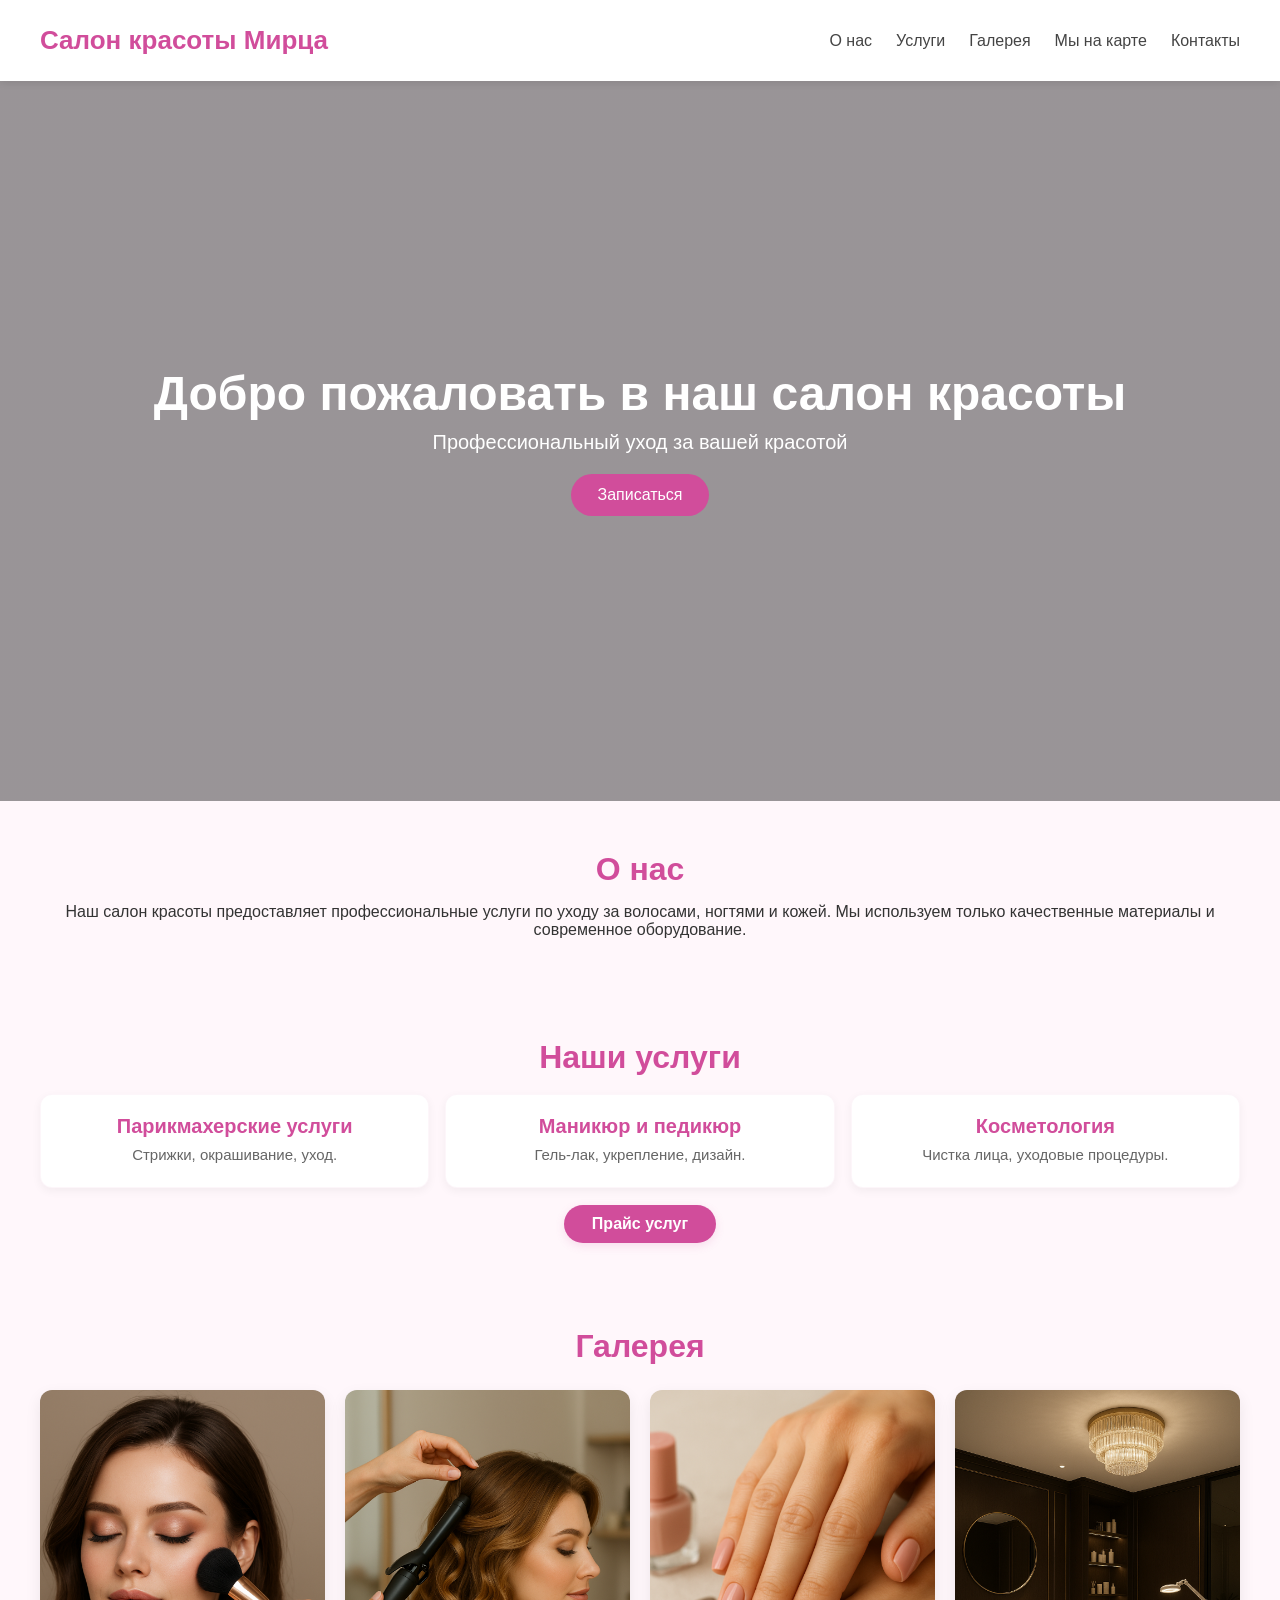
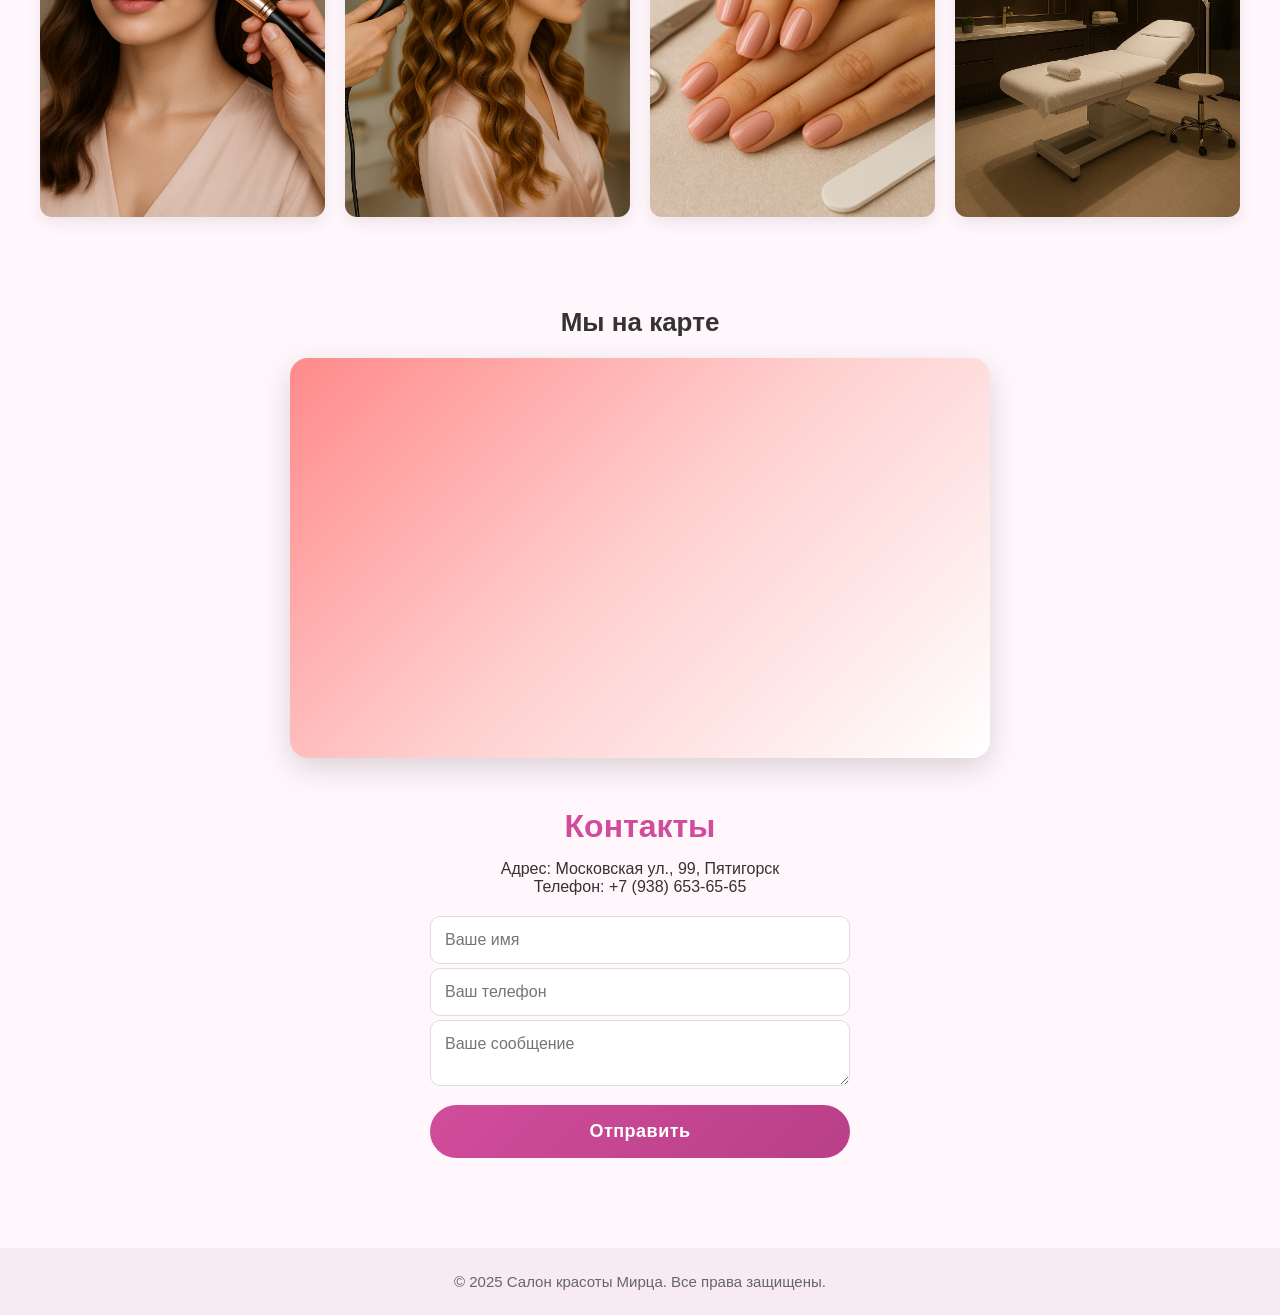
==== index.html @ 5901addd "Add files via upload" ====
<!DOCTYPE html>
<html lang="ru">
<head>
  <meta charset="UTF-8" />
  <meta name="viewport" content="width=device-width, initial-scale=1.0" />
  <title>Мирца</title>
  <link rel="stylesheet" href="styles.css" />
  <link rel="icon" type="image/x-icon" href="/favicon.ico">
  
  <style>
    /* Временные стили для проверки формы */
    .contact-form input.error-field,
    .contact-form textarea.error-field {
      border-color: #d14d9b;
      box-shadow: 0 0 0 3px rgba(209,77,155,0.1);
    }
  </style>
</head>
<body>
	
  <header id="top" class="header">
    <div class="logo">Салон красоты Мирца</div>
    <nav class="nav">
        <a href="#about">О нас</a>
        <a href="#services">Услуги</a>
        <a href="#gallery">Галерея</a>
		<a href="#map">Мы на карте</a>
        <a href="#contacts">Контакты</a>
    </nav>
    <div class="burger">
        <span></span>
        <span></span>
        <span></span>
    </div>
</header>
	<div class="page">
  <section class="hero">
    <h1>Добро пожаловать в наш салон красоты</h1>
    <p>Профессиональный уход за вашей красотой</p>
    <a href="#contacts" class="btn">Записаться</a>
  </section>

  <section id="about" class="section">
    <h2>О нас</h2>
    <p>Наш салон красоты предоставляет профессиональные услуги по уходу за волосами, ногтями и кожей. Мы используем только качественные материалы и современное оборудование.</p>
  </section>

  <section id="services" class="section">
    <h2>Наши услуги</h2>
    <div class="services-grid">
      <div class="service-card">
        <h3>Парикмахерские услуги</h3>
        <p>Стрижки, окрашивание, уход.</p>
      </div>
      <div class="service-card">
        <h3>Маникюр и педикюр</h3>
        <p>Гель-лак, укрепление, дизайн.</p>
      </div>
      <div class="service-card">
        <h3>Косметология</h3>
        <p>Чистка лица, уходовые процедуры.</p>
      </div>
		</div>
		<a href="#" class="btn" id="openPrice">Прайс услуг</a>
  </section>

  <section id="gallery" class="section gallery">
    <h2>Галерея</h2>
    <div class="gallery-grid">
      <img src="images/makeup.png" alt="makeup" />
      <img src="images/styling.png" alt="styling" />
      <img src="images/manicure.png" alt="manicure" />
      <img src="images/interior1.png" alt="interior" />
    </div>
  </section>

	<section id="map" class="map-section">
    <h2 class="map-title">Мы на карте</h2>
    
    <div class="map-wrapper">
        <iframe
            src="https://yandex.ru/map-widget/v1/?ll=43.058604%2C44.061598&mode=search&oid=1846280213&ol=biz&z=14.69"
            frameborder="0"
            allowfullscreen="true">
        </iframe>
    </div>
	</section>	

  <section id="contacts" class="section">
    <h2>Контакты</h2>
    <p>Адрес: Московская ул., 99, Пятигорск</p>
    <p>Телефон: +7 (938) 653-65-65</p>
    <form class="contact-form" method="POST" action="telegram.php" novalidate>

  <div class="form-group">
    <input type="text" name="name" id="name" placeholder="Ваше имя" required>
    <div class="error"></div>
  </div>

  <div class="form-group">
    <input type="text" name="phone" id="phone" placeholder="Ваш телефон" required>
    <div class="error"></div>
  </div>

  <div class="form-group">
    <textarea name="message" id="message" placeholder="Ваше сообщение" required></textarea>
    <div class="error"></div>
  </div>

  <button type="submit">Отправить</button>
	
</form>
	
  </section>

  <footer class="footer">© 2025 Салон красоты Мирца. Все права защищены.</footer>
	
	<script src="validate.js"></script>
	<script src="menu.js"></script>
	
	<script>
  // Автоматическое обновление версии CSS
  const cssLink = document.querySelector('link[href="styles.css"]');

  if (cssLink) {
    const version = Date.now();
    cssLink.href = `styles.css?v=${version}`;
  }
	</script>
	</div>
	<div class="menu-overlay"></div>
	<div class="price-modal" id="priceModal">
  <div class="price-modal__content">
    <button class="price-modal__close" id="closePrice">×</button>
    <h2>Прайс услуг</h2>
    <p class="price-modal__subtitle">Выберите услугу и запишитесь прямо сейчас</p>

    <div class="price-grid">

      <div class="price-card">
        <div class="price-card__image service-label hair-service">
          <div class="service-text">Укладка волос</div>
		</div>        
        <p class="price-card__description">Выбирая "Укладку волос", вы выбираете качество. Профессиональный подход и уютная атмосфера ждут вас. Салон красоты Мирца Пятигорск.</p>
        <div class="price-card__footer">
          <span class="price-card__price">2000 ₽</span>
          <a href="#contacts" class="price-card__action close-price-btn">Записаться</a>
        </div>
      </div>

      <div class="price-card">
        <div class="price-card__image service-label hair-service">
          <div class="service-text">Укладка локоны на брашинг</div>
        </div>
        <p class="price-card__description">Сочетание заботы и мастерства. Комфорт, внимание к деталям и превосходный результат.</p>
        <div class="price-card__footer">
          <span class="price-card__price">1400 ₽</span>
          <a href="#contacts" class="price-card__action close-price-btn">Записаться</a>
        </div>
      </div>

      <div class="price-card">
        <div class="price-card__image service-label hair-service">
          <div class="service-text">Укладка волос</div>
        </div>
        <p class="price-card__description">Профессиональный подход и уютная атмосфера для идеального результата.</p>
        <div class="price-card__footer">
          <span class="price-card__price">1200 ₽</span>
          <a href="#contacts" class="price-card__action close-price-btn">Записаться</a>
        </div>
      </div>

      <div class="price-card">
        <div class="price-card__image service-label hair-service">
          <div class="service-text">Женская стрижка</div>
        </div>
        <p class="price-card__description">Индивидуальный подход и подчёркивание вашей естественной красоты.</p>
        <div class="price-card__footer">
          <span class="price-card__price">1800 ₽</span>
          <a href="#contacts" class="price-card__action close-price-btn">Записаться</a>
        </div>
      </div>

      <div class="price-card">
        <div class="price-card__image service-label hair-service">
          <div class="service-text">Мужская стрижка</div>
        </div>
        <p class="price-card__description">Чёткие линии, стиль и уверенный внешний вид.</p>
        <div class="price-card__footer">
          <span class="price-card__price">1000 ₽</span>
          <a href="#contacts" class="price-card__action close-price-btn">Записаться</a>
        </div>
      </div>

      <div class="price-card">
        <div class="price-card__image service-label hair-service">
          <div class="service-text">Окрашивание в один тон</div>
        </div>
        <p class="price-card__description">Глубокий цвет и блеск с бережным отношением к волосам.</p>
        <div class="price-card__footer">
          <span class="price-card__price">3500 ₽</span>
          <a href="#contacts" class="price-card__action close-price-btn">Записаться</a>
        </div>
      </div>

      <div class="price-card">
        <div class="price-card__image service-label hair-service">
          <div class="service-text">Сложное окрашивание</div>
        </div>
        <p class="price-card__description">AirTouch, Balayage, Shatush — индивидуальный подбор оттенков.</p>
        <div class="price-card__footer">
          <span class="price-card__price">от 6000 ₽</span>
          <a href="#contacts" class="price-card__action close-price-btn">Записаться</a>
        </div>
      </div>

      <div class="price-card">
        <div class="price-card__image service-label hair-service">
          <div class="service-text">Ботокс / Кератин</div>
        </div>
        <p class="price-card__description">Восстановление структуры, гладкость и блеск волос.</p>
        <div class="price-card__footer">
          <span class="price-card__price">3000 ₽</span>
          <a href="#contacts" class="price-card__action close-price-btn">Записаться</a>
        </div>
      </div>

      <div class="price-card">
        <div class="price-card__image service-label nails-service">
          <div class="service-text">Маникюр классический</div>
        </div>
        <p class="price-card__description">Аккуратная обработка и эстетика в каждой детали.</p>
        <div class="price-card__footer">
          <span class="price-card__price">900 ₽</span>
          <a href="#contacts" class="price-card__action close-price-btn">Записаться</a>
        </div>
      </div>

      <div class="price-card">
        <div class="price-card__image service-label nails-service">
          <div class="service-text">Маникюр с гель-лаком</div>
        </div>
        <p class="price-card__description">Стойкое покрытие и ухоженный вид до 3 недель.</p>
        <div class="price-card__footer">
          <span class="price-card__price">1600 ₽</span>
          <a href="#contacts" class="price-card__action close-price-btn">Записаться</a>
        </div>
      </div>

      <div class="price-card">
        <div class="price-card__image service-label nails-service">
          <div class="service-text">Педикюр</div>
        </div>
        <p class="price-card__description">Комфортная процедура и аккуратный результат.</p>
        <div class="price-card__footer">
          <span class="price-card__price">1800 ₽</span>
          <a href="#contacts" class="price-card__action close-price-btn">Записаться</a>
        </div>
      </div>

      <div class="price-card">
        <div class="price-card__image service-label cosmetology-service">
          <div class="service-text">Уход за лицом</div>
        </div>
        <p class="price-card__description">Свежесть, сияние и профессиональный уход.</p>
        <div class="price-card__footer">
          <span class="price-card__price">2500 ₽</span>
          <a href="#contacts" class="price-card__action close-price-btn">Записаться</a>
        </div>
      </div>

    </div>
  </div>
</div>
</body>
</html>
---- styles.css ----
/* Основные стили для сайта-визитки салона красоты */

* {
  margin: 0;
  padding: 0;
  box-sizing: border-box;
  font-family: "Segoe UI", sans-serif;
}

:root {
  --primary: #d14d9b;
  --primary-dark: #b83f87;
  --bg: #fff7fb;
  --white: #fff;
  --gray: #666;
}

body {
  background: var(--bg);
  color: #333;
  overflow-x: hidden;
}

/* HEADER - ВЫШЕ ОВЕРЛЕЯ */
.header {
  display: flex;
  justify-content: space-between;
  align-items: center;
  padding: 20px 40px;
  background: var(--white);
  box-shadow: 0 2px 8px rgba(0,0,0,0.1);
  position: sticky;
  top: 0;
  z-index: 2000;
}

.logo {
  font-size: 26px;
  font-weight: bold;
  color: var(--primary);
  cursor: pointer;
  transition: opacity 0.3s;
  padding: 5px 0;
  user-select: none;
}

.logo:hover {
  opacity: 0.8;
}

/* HERO */
.hero {
  background: linear-gradient(rgba(0,0,0,0.4), rgba(0,0,0,0.4)), url('https://n1s2.hsmedia.ru/cd/70/9a/cd709a7eae20fd0a58c5364a9e1302ef/1000x745_0xac120003_861746761603794264.webp') no-repeat center/cover;
  height: 80vh;
  display: flex;
  flex-direction: column;
  justify-content: center;
  align-items: center;
  text-align: center;
  color: white;
  padding: 20px;
}

.hero h1 {
  font-size: 48px;
  margin-bottom: 10px;
}

.hero p {
  font-size: 20px;
  margin-bottom: 20px;
}

/* ОБЩАЯ КНОПКА */
.btn {
  background: var(--primary);
  padding: 12px 26px;
  border-radius: 30px;
  color: white;
  text-decoration: none;
  transition: 0.3s;
  display: inline-block;
  font-weight: 500;
}

.btn:hover {
  background: var(--primary-dark);
  transform: translateY(-2px);
  box-shadow: 0 6px 15px rgba(209, 77, 155, 0.3);
}

/* GENERAL SECTIONS */
.section {
  padding: 50px 40px;
  text-align: center;
}

.section h2 {
  font-size: 32px;
  margin-bottom: 15px;
  color: var(--primary);
}

/* ================================ */
/* SERVICES SECTION - МИНИМАЛИСТИЧНО */
/* ================================ */

#services {
  padding-bottom: 35px;
}

.services-grid {
  display: grid;
  grid-template-columns: repeat(auto-fit, minmax(250px, 1fr));
  gap: 16px;
  margin-top: 18px;
  margin-bottom: 5px;
}

.service-card {
  padding: 20px;
  background: var(--white);
  border-radius: 12px;
  box-shadow: 0 3px 10px rgba(0,0,0,0.05);
  transition: all 0.25s ease;
  border: 1px solid rgba(209, 77, 155, 0.05);
}

.service-card:hover {
  transform: translateY(-3px);
  box-shadow: 0 6px 16px rgba(209, 77, 155, 0.1);
}

.service-card h3 {
  color: var(--primary);
  margin-bottom: 6px;
  font-size: 20px;
  font-weight: 600;
}

.service-card p {
  color: var(--gray);
  line-height: 1.5;
  font-size: 15px;
  margin: 0;
}

/* Кнопка Прайс услуг - прилегает плотно */
#openPrice {
  display: inline-block;
  margin-top: 12px;
  text-align: center;
  padding: 10px 28px;
  font-size: 16px;
  font-weight: 600;
  background: var(--primary);
  box-shadow: 0 3px 10px rgba(209, 77, 155, 0.15);
  border-radius: 25px;
  border: none;
  transition: all 0.25s ease;
  color: white;
  text-decoration: none;
}

#openPrice:hover {
  background: var(--primary-dark);
  transform: translateY(-2px);
  box-shadow: 0 5px 15px rgba(209, 77, 155, 0.25);
}

/* GALLERY */
.gallery-grid {
  display: grid;
  grid-template-columns: repeat(auto-fit, minmax(250px, 1fr));
  gap: 20px;
  margin-top: 25px;
}

.gallery-grid img {
  width: 100%;
  border-radius: 12px;
  box-shadow: 0 6px 16px rgba(0,0,0,0.08);
  transition: all 0.4s ease;
}

.gallery-grid img:hover {
  transform: scale(1.03);
  box-shadow: 0 12px 24px rgba(0,0,0,0.12);
}

/* CONTACT FORM */
.contact-form {
  display: flex;
  flex-direction: column;
  width: 100%;
  max-width: 420px;
  margin: 20px auto 0;
}

.form-group {
  display: flex;
  flex-direction: column;
  width: 100%;
  margin-bottom: 4px;
}

.contact-form input,
.contact-form textarea {
  width: 100%;
  padding: 14px;
  margin-bottom: 0;
  border-radius: 10px;
  border: 1px solid #ddd;
  font-size: 16px;
  transition: 0.3s;
}

.contact-form input:focus,
.contact-form textarea:focus {
  outline: none;
  border-color: var(--primary);
  box-shadow: 0 0 0 3px rgba(209, 77, 155, 0.1);
}

.contact-form button {
  background: linear-gradient(135deg, var(--primary), var(--primary-dark));
  color: white;
  padding: 16px;
  border-radius: 30px;
  cursor: pointer;
  transition: all 0.4s ease;
  border: none;
  font-size: 18px;
  font-weight: 600;
  margin-top: 15px;
  letter-spacing: 0.5px;
}

.contact-form button:hover {
  transform: translateY(-3px);
  box-shadow: 0 8px 20px rgba(209, 77, 155, 0.3);
}

/* FOOTER */
.footer {
  text-align: center;
  padding: 25px;
  background: #f7eaf2;
  color: #666;
  margin-top: 40px;
  font-size: 15px;
}

/* MAP SECTION */
.map-section {
  text-align: center;
  margin-top: 40px;
}

.map-title {
  font-size: 26px;
  font-weight: 700;
  margin-bottom: 20px;
  color: #333;
}

/* MAP WRAPPER */
.map-wrapper {
  width: 100%;
  max-width: 700px;
  height: 400px;
  margin: 0 auto;
  border-radius: 18px;
  overflow: hidden;
  padding: 4px;
  background: linear-gradient(135deg, #ff8a8a, #ffd0d0, #fff);
  box-shadow: 0 10px 30px rgba(0,0,0,0.15);
  transition: all 0.4s ease;
}

.map-wrapper:hover {
  box-shadow: 0 15px 35px rgba(0,0,0,0.2);
  transform: translateY(-5px);
}

.map-wrapper iframe {
  width: 100%;
  height: 100%;
  border: none;
  border-radius: 16px;
  display: block;
}

/* АДАПТИВ КАРТЫ */
@media (max-width: 600px) {
  .map-wrapper {
    height: 300px;
    border-radius: 14px;
  }
  .map-title {
    font-size: 22px;
  }
}

@media (max-width: 400px) {
  .map-wrapper {
    height: 250px;
  }
}

/* ================================ */
/* 🌫 OVERLAY - ПОД ХЕДЕРОМ И МЕНЮ */
/* ================================ */
.menu-overlay {
  position: fixed;
  inset: 0;
  background: rgba(255, 255, 255, 0.1);
  backdrop-filter: blur(6px);
  -webkit-backdrop-filter: blur(6px);
  opacity: 0;
  visibility: hidden;
  transition: opacity 0.3s ease, visibility 0.3s ease;
  z-index: 999;
  pointer-events: none;
}

.menu-overlay.active {
  opacity: 1;
  visibility: visible;
  pointer-events: auto;
}

@supports not (backdrop-filter: blur(6px)) {
  .menu-overlay {
    background: rgba(255, 247, 251, 0.7);
  }
}

/* ================================ */
/* 🍔 BURGER MENU */
/* ================================ */

/* Базовые стили бургера */
.burger {
  display: none;
  flex-direction: column;
  width: 32px;
  cursor: pointer;
  z-index: 2001;
  position: relative;
}

.burger span {
  height: 3px;
  background: var(--primary);
  margin: 4px 0;
  border-radius: 3px;
  transition: 0.3s ease;
}

/* Анимация активного бургера */
.burger.active span:nth-child(1) {
  transform: translateY(8px) rotate(45deg);
}
.burger.active span:nth-child(2) {
  opacity: 0;
}
.burger.active span:nth-child(3) {
  transform: translateY(-8px) rotate(-45deg);
}

/* ================================ */
/* 📱 МОБИЛЬНАЯ ВЕРСИЯ (≤ 768px) */
/* ================================ */
@media (max-width: 768px) {
  .burger {
    display: flex;
  }
  
  /* Навигация */
  .nav {
    position: fixed;
    top: 70px;
    right: -220px;
    width: 200px;
    background: var(--white);
    padding: 20px 25px;
    box-shadow: 0 8px 24px rgba(0,0,0,0.15);
    border-radius: 12px 0 0 12px;
    display: flex;
    flex-direction: column;
    transition: right 0.35s ease;
    z-index: 2000;
  }
  
  .nav.open {
    right: 0;
  }
  
  .nav a {
    margin: 12px 0;
    font-size: 18px;
    color: #444;
    text-decoration: none;
    transition: color 0.3s;
    font-weight: 500;
  }
  
  .nav a:hover {
    color: var(--primary);
  }
}

/* ================================ */
/* 💻 ДЕСКТОПНАЯ ВЕРСИЯ (≥ 769px) */
/* ================================ */
@media (min-width: 769px) {
  /* Десктопная навигация */
  .nav {
    display: flex;
    gap: 24px;
    position: static;
    background: none;
    box-shadow: none;
    padding: 0;
  }
  
  .nav a {
    margin: 0;
    font-size: 16px;
    color: #444;
    text-decoration: none;
    transition: color 0.3s;
    padding: 8px 0;
    font-weight: 500;
  }
  
  .nav a:hover {
    color: var(--primary);
  }
  
  /* Бургер скрыт на десктопе */
  .burger {
    display: none;
  }
}

/* ================================ */
/* ✨ АНИМАЦИИ И ЭФФЕКТЫ */
/* ================================ */

/* Плавное появление секций */
.section {
  opacity: 0;
  transform: translateY(20px);
  transition: opacity 0.8s ease, transform 0.8s ease;
}

.section.visible {
  opacity: 1;
  transform: translateY(0);
}

/* Плавный скролл для всех браузеров */
html {
  scroll-behavior: smooth;
  scroll-padding-top: 40px;
}

/* Для старых браузеров */
[id] {
  scroll-margin-top: 40px;
}

/* ================================ */
/* 💎 PRICE MODAL - ОБНОВЛЕННЫЙ СТИЛЬ */
/* ================================ */

.price-modal {
  position: fixed;
  inset: 0;
  background: rgba(255, 247, 251, 0.85);
  backdrop-filter: blur(8px);
  -webkit-backdrop-filter: blur(8px);
  opacity: 0;
  visibility: hidden;
  transition: all 0.3s ease;
  z-index: 3000;
  display: flex;
  align-items: center;
  justify-content: center;
  padding: 20px;
}

.price-modal.active {
  opacity: 1;
  visibility: visible;
}

.price-modal__content {
  background: var(--white);
  width: 100%;
  max-width: 1000px;
  padding: 40px;
  border-radius: 20px;
  position: relative;
  box-shadow: 0 20px 50px rgba(0,0,0,0.1);
  max-height: 85vh;
  overflow-y: auto;
  border: 1px solid rgba(209, 77, 155, 0.15);
}

.price-modal__close {
  position: absolute;
  top: 20px;
  right: 25px;
  background: none;
  border: none;
  font-size: 32px;
  cursor: pointer;
  color: var(--primary);
  line-height: 1;
  padding: 0;
  width: 36px;
  height: 36px;
  display: flex;
  align-items: center;
  justify-content: center;
  border-radius: 50%;
  transition: 0.3s;
}

.price-modal__close:hover {
  background: rgba(209, 77, 155, 0.1);
}

.price-modal h2 {
  text-align: center;
  font-size: 32px;
  color: var(--primary);
  margin-bottom: 10px;
  font-weight: 700;
}

.price-modal__subtitle {
  text-align: center;
  color: #666;
  font-size: 16px;
  margin-bottom: 40px;
  max-width: 600px;
  margin-left: auto;
  margin-right: auto;
}

/* ================================ */
/* НОВЫЙ ДИЗАЙН КАРТОЧЕК ПРАЙСА */
/* ================================ */

.price-grid {
  display: grid;
  grid-template-columns: repeat(auto-fit, minmax(300px, 1fr));
  gap: 24px;
  margin-top: 30px;
}

.price-card {
  background: var(--white);
  border-radius: 16px;
  padding: 24px;
  text-align: left;
  transition: all 0.3s ease;
  border: 1px solid rgba(209, 77, 155, 0.15);
  box-shadow: 0 4px 12px rgba(0,0,0,0.05);
  display: flex;
  flex-direction: column;
  height: 100%;
}

.price-card:hover {
  transform: translateY(-5px);
  box-shadow: 0 12px 25px rgba(209, 77, 155, 0.15);
  border-color: rgba(209, 77, 155, 0.3);
}

.price-card__image {
  height: 200px;
  border-radius: 12px;
  overflow: hidden;
  margin-bottom: 20px;
  background: linear-gradient(135deg, #f9c5d1, #fbe7ef);
  position: relative;
}

.price-card__image img {
  width: 100%;
  height: 100%;
  object-fit: cover;
  display: block;
}

.price-card__category {
  font-size: 14px;
  color: var(--primary);
  text-transform: uppercase;
  font-weight: 600;
  letter-spacing: 0.5px;
  margin-bottom: 8px;
  display: inline-block;
}

.price-card__title {
  font-size: 22px;
  color: #333;
  margin-bottom: 15px;
  font-weight: 700;
  line-height: 1.3;
}

.price-card__description {
  font-size: 15px;
  color: #555;
  line-height: 1.6;
  margin-bottom: 20px;
  flex-grow: 1;
}

.price-card__footer {
  display: flex;
  justify-content: space-between;
  align-items: center;
  margin-top: auto;
  padding-top: 15px;
  border-top: 1px solid rgba(0,0,0,0.08);
}

.price-card__price {
  font-size: 24px;
  font-weight: 800;
  color: var(--primary);
}

.price-card__action {
  background: var(--primary);
  color: white;
  border: none;
  padding: 10px 22px;
  border-radius: 25px;
  font-size: 14px;
  font-weight: 600;
  cursor: pointer;
  transition: all 0.3s ease;
  text-decoration: none;
  display: inline-block;
}

.price-card__action:hover {
  background: var(--primary-dark);
  transform: translateY(-2px);
  box-shadow: 0 5px 15px rgba(209, 77, 155, 0.3);
}

/* Для карточек без изображений */
.price-card:not(:has(.price-card__image img)) .price-card__image {
  display: flex;
  align-items: center;
  justify-content: center;
  background: linear-gradient(135deg, #f0f0f0, #f8f8f8);
}

.price-card:not(:has(.price-card__image img)) .price-card__image::before {
  content: "✨";
  font-size: 40px;
  opacity: 0.7;
}

/* ================================ */
/* АДАПТИВ МОДАЛЬНОГО ОКНА */
/* ================================ */

@media (max-width: 768px) {
  .price-modal__content {
    padding: 30px 20px;
    margin: 10px;
    border-radius: 18px;
  }
  
  .price-grid {
    grid-template-columns: 1fr;
    gap: 20px;
  }
  
  .price-modal h2 {
    font-size: 28px;
  }
  
  .price-card__image {
    height: 180px;
  }
  
  .price-card__title {
    font-size: 20px;
  }
  
  .price-card__price {
    font-size: 22px;
  }
  
  .header {
    padding: 15px 20px;
  }
  
  .hero h1 {
    font-size: 36px;
  }
  
  .hero p {
    font-size: 18px;
  }
  
  .section {
    padding: 40px 20px;
  }
  
  .service-card {
    padding: 18px 16px;
  }
  
  .service-card h3 {
    font-size: 18px;
  }
  
  #openPrice {
    padding: 10px 24px;
    font-size: 15px;
  }
  
  .services-grid {
    gap: 14px;
    margin-top: 16px;
  }
}

@media (max-width: 480px) {
  .price-modal__content {
    padding: 25px 15px;
  }
  
  .price-card {
    padding: 20px;
  }
  
  .price-card__image {
    height: 160px;
  }
  
  .price-modal h2 {
    font-size: 24px;
  }
  
  .price-card__title {
    font-size: 18px;
  }
  
  .price-card__price {
    font-size: 20px;
  }
  
  .price-card__action {
    padding: 8px 18px;
    font-size: 13px;
  }
  
  .hero h1 {
    font-size: 28px;
  }
  
  .section h2 {
    font-size: 26px;
  }
  
  .services-grid {
    grid-template-columns: 1fr;
    gap: 12px;
  }
}

/* ================================ */
/* 🎨 СТИЛЬНЫЕ НАДПИСИ ВМЕСТО ФОТОГРАФИЙ */
/* ================================ */

.price-card__image.service-label {
  display: flex;
  align-items: center;
  justify-content: center;
  background: linear-gradient(135deg, #f9c5d1, #ffb6c1);
  position: relative;
  overflow: hidden;
}

.price-card__image.service-label::before {
  content: '';
  position: absolute;
  top: 0;
  left: 0;
  right: 0;
  bottom: 0;
  background: linear-gradient(45deg, 
    rgba(255,255,255,0.1) 0%, 
    rgba(255,255,255,0.2) 50%, 
    rgba(255,255,255,0.1) 100%);
  z-index: 1;
}

.price-card__image.service-label .service-text {
  position: relative;
  z-index: 2;
  font-size: 28px;
  font-weight: 800;
  color: var(--primary);
  text-align: center;
  padding: 20px;
  text-shadow: 2px 2px 4px rgba(0,0,0,0.1);
  letter-spacing: 1px;
  line-height: 1.2;
}

/* Разные стили для разных категорий услуг */
.price-card__image.hair-service {
  background: linear-gradient(135deg, #f9c5d1, #ffb6c1);
}

.price-card__image.hair-service .service-text {
  color: #b83f87;
}

.price-card__image.nails-service {
  background: linear-gradient(135deg, #ffd6e7, #ffc2d1);
}

.price-card__image.nails-service .service-text {
  color: #d14d9b;
}

.price-card__image.cosmetology-service {
  background: linear-gradient(135deg, #f0f8ff, #e6f7ff);
}

.price-card__image.cosmetology-service .service-text {
  color: #9b4dd1;
}

/* Декоративные элементы */
.price-card__image.service-label::after {
  content: '';
  position: absolute;
  top: 10px;
  right: 10px;
  width: 40px;
  height: 40px;
  background: url("data:image/svg+xml,%3Csvg xmlns='http://www.w3.org/2000/svg' viewBox='0 0 24 24' fill='rgba(255,255,255,0.3)'%3E%3Cpath d='M12 2C6.48 2 2 6.48 2 12s4.48 10 10 10 10-4.48 10-10S17.52 2 12 2zm-2 15l-5-5 1.41-1.41L10 14.17l7.59-7.59L19 8l-9 9z'/%3E%3C/svg%3E") no-repeat center;
  background-size: contain;
  opacity: 0.5;
}

/* Адаптив для надписей */
@media (max-width: 768px) {
  .price-card__image.service-label .service-text {
    font-size: 24px;
    padding: 15px;
  }
  
  .price-card__image.service-label::after {
    width: 30px;
    height: 30px;
  }
}

@media (max-width: 480px) {
  .price-card__image.service-label .service-text {
    font-size: 20px;
    padding: 10px;
  }
}
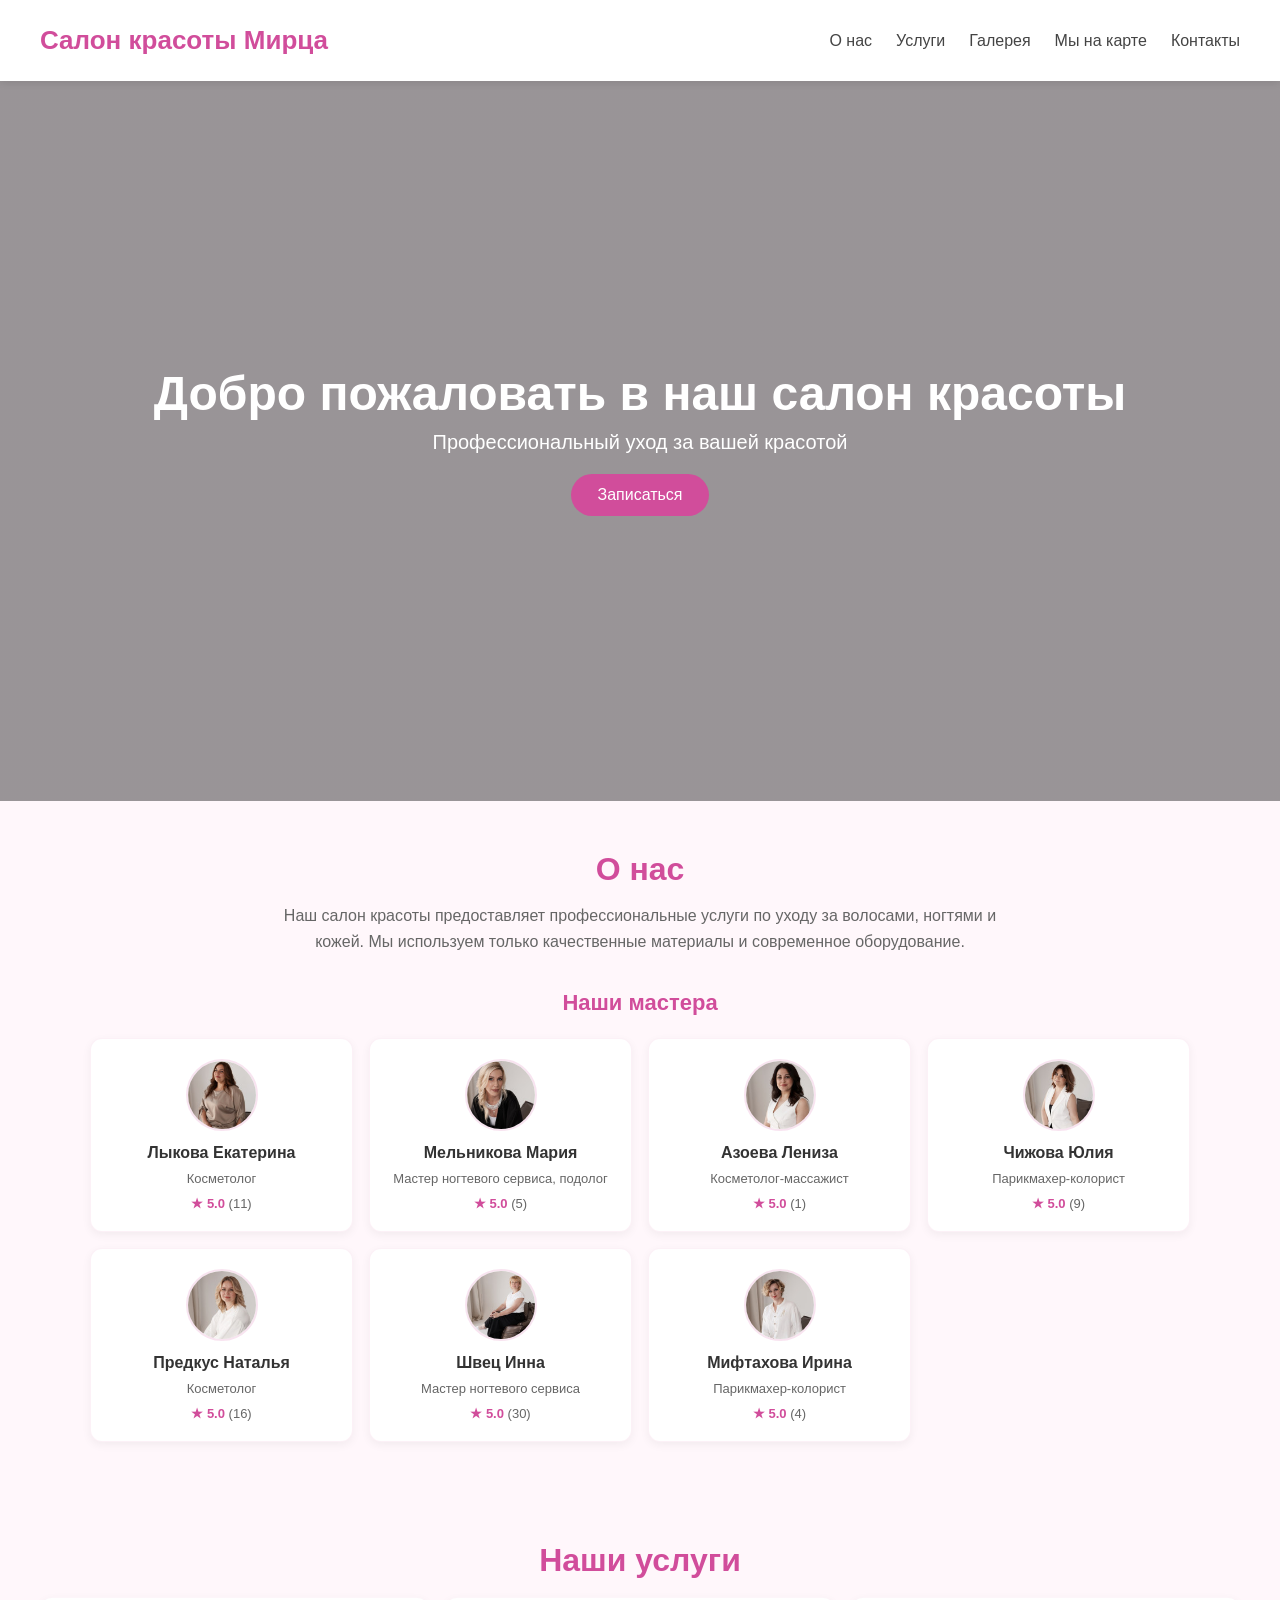
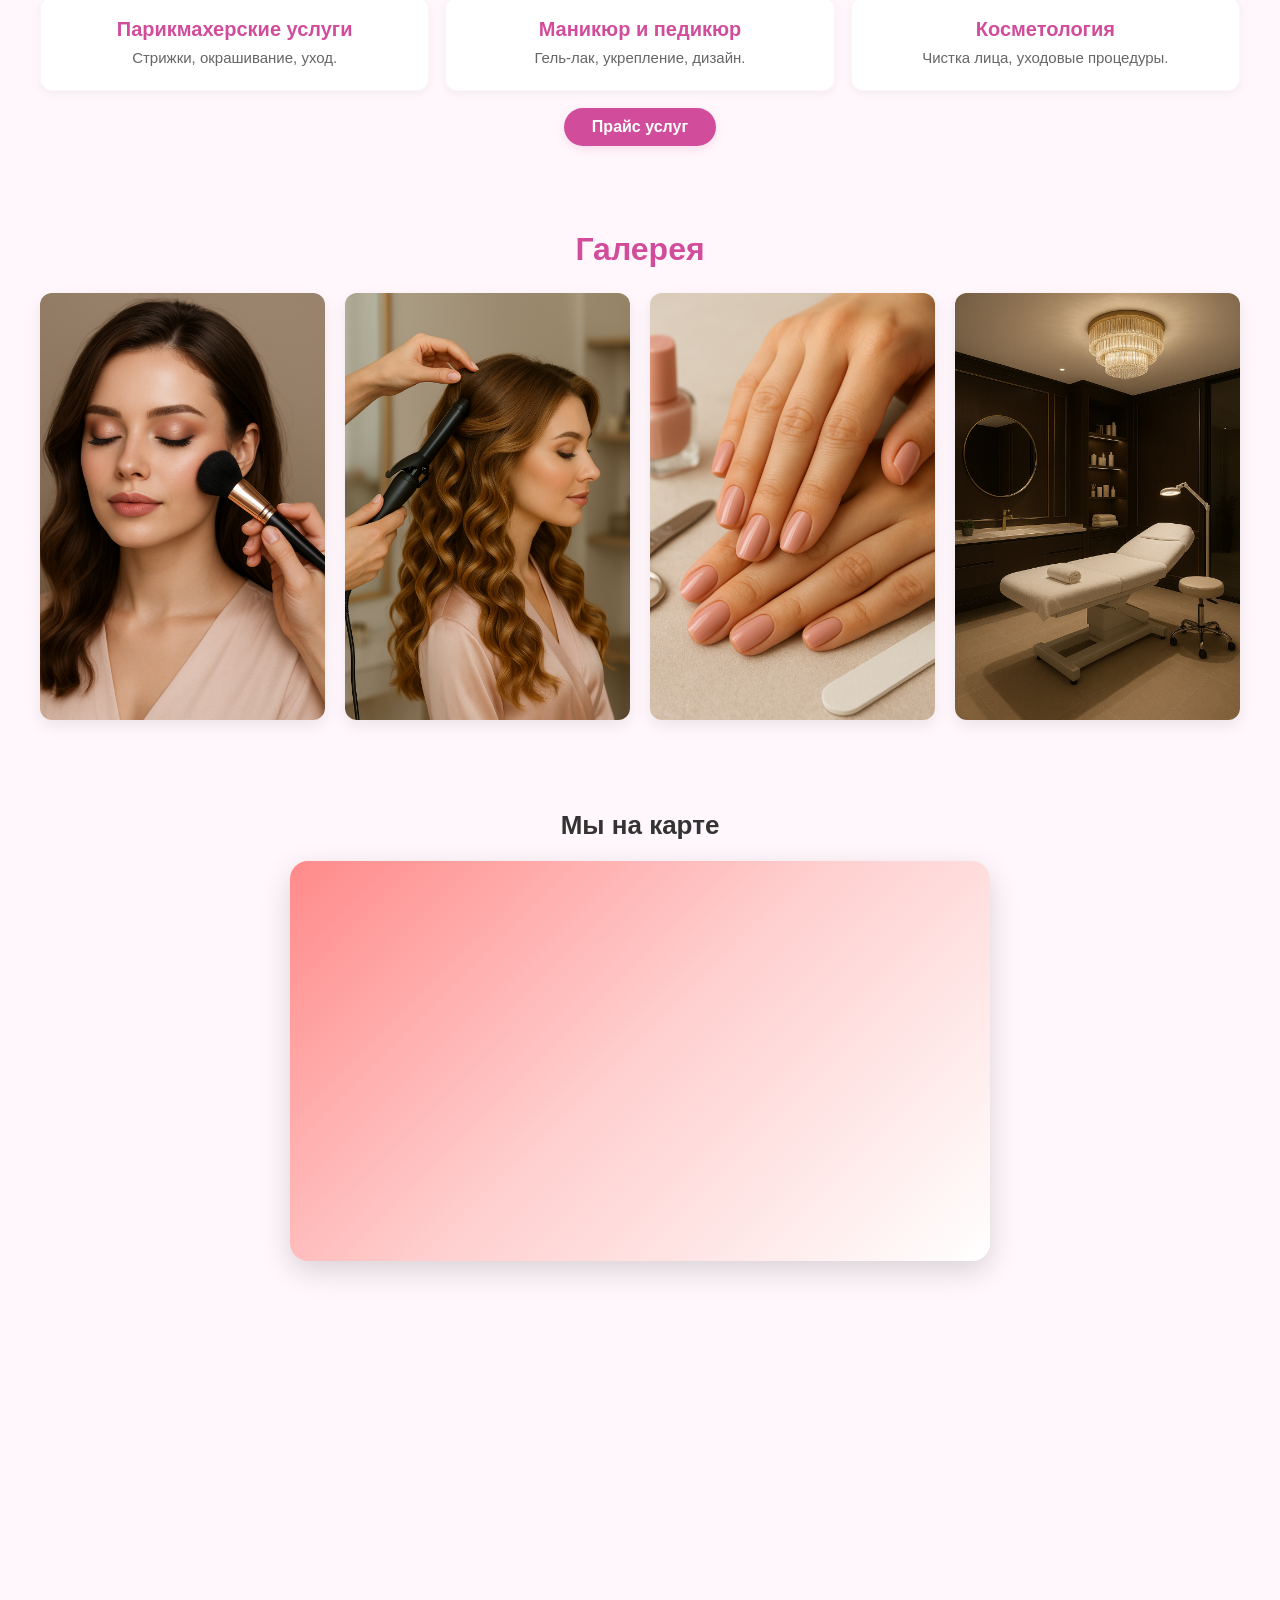
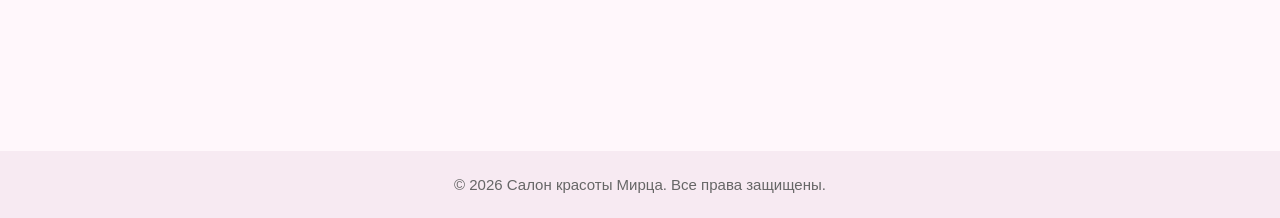
==== commit 4f3737fe: "Add files via upload" ====
--- a/index.html
+++ b/index.html
@@ -40,9 +40,64 @@
     <a href="#contacts" class="btn">Записаться</a>
   </section>
 
-  <section id="about" class="section">
+  <section id="about" class="section section--about">
     <h2>О нас</h2>
-    <p>Наш салон красоты предоставляет профессиональные услуги по уходу за волосами, ногтями и кожей. Мы используем только качественные материалы и современное оборудование.</p>
+    <p class="about-intro">Наш салон красоты предоставляет профессиональные услуги по уходу за волосами, ногтями и кожей. Мы используем только качественные материалы и современное оборудование.</p>
+
+    <div class="about-masters">
+      <h3 class="about-masters__title">Наши мастера</h3>
+      <div class="masters-grid">
+        <article class="master-card">
+          <img class="master-card__avatar" src="images/masters/lykova.jpg" alt="Лыкова Екатерина" width="72" height="72" loading="lazy">
+          <h4 class="master-card__name">Лыкова Екатерина</h4>
+          <p class="master-card__role">Косметолог</p>
+          <p class="master-card__rating">★ 5.0 <span>(11)</span></p>
+        </article>
+
+        <article class="master-card">
+          <img class="master-card__avatar" src="images/masters/melnikova.jpg" alt="Мельникова Мария" width="72" height="72" loading="lazy">
+          <h4 class="master-card__name">Мельникова Мария</h4>
+          <p class="master-card__role">Мастер ногтевого сервиса, подолог</p>
+          <p class="master-card__rating">★ 5.0 <span>(5)</span></p>
+        </article>
+
+        <article class="master-card">
+          <img class="master-card__avatar" src="images/masters/azoeva.jpg" alt="Азоева Лениза" width="72" height="72" loading="lazy">
+          <h4 class="master-card__name">Азоева Лениза</h4>
+          <p class="master-card__role">Косметолог-массажист</p>
+          <p class="master-card__rating">★ 5.0 <span>(1)</span></p>
+        </article>
+
+        <article class="master-card">
+          <img class="master-card__avatar" src="images/masters/chizhova.jpg" alt="Чижова Юлия" width="72" height="72" loading="lazy">
+          <h4 class="master-card__name">Чижова Юлия</h4>
+          <p class="master-card__role">Парикмахер-колорист</p>
+          <p class="master-card__rating">★ 5.0 <span>(9)</span></p>
+        </article>
+
+        <article class="master-card">
+          <img class="master-card__avatar" src="images/masters/predkus.jpg" alt="Предкус Наталья" width="72" height="72" loading="lazy">
+          <h4 class="master-card__name">Предкус Наталья</h4>
+          <p class="master-card__role">Косметолог</p>
+          <p class="master-card__rating">★ 5.0 <span>(16)</span></p>
+        </article>
+
+        <article class="master-card">
+          <img class="master-card__avatar" src="images/masters/shvets.jpg" alt="Швец Инна" width="72" height="72" loading="lazy">
+          <h4 class="master-card__name">Швец Инна</h4>
+          <p class="master-card__role">Мастер ногтевого сервиса</p>
+          <p class="master-card__rating">★ 5.0 <span>(30)</span></p>
+        </article>
+
+        <article class="master-card">
+          <img class="master-card__avatar" src="images/masters/miftahova.jpg" alt="Мифтахова Ирина" width="72" height="72" loading="lazy">
+          <h4 class="master-card__name">Мифтахова Ирина</h4>
+          <p class="master-card__role">Парикмахер-колорист</p>
+          <p class="master-card__rating">★ 5.0 <span>(4)</span></p>
+        </article>
+
+      </div>
+    </div>
   </section>
 
   <section id="services" class="section">
@@ -90,7 +145,7 @@
     <h2>Контакты</h2>
     <p>Адрес: Московская ул., 99, Пятигорск</p>
     <p>Телефон: +7 (938) 653-65-65</p>
-    <form class="contact-form" method="POST" action="telegram.php" novalidate>
+    <form class="contact-form" method="POST" action="#" novalidate>
 
   <div class="form-group">
     <input type="text" name="name" id="name" placeholder="Ваше имя" required>
@@ -113,7 +168,7 @@
 	
   </section>
 
-  <footer class="footer">© 2025 Салон красоты Мирца. Все права защищены.</footer>
+  <footer class="footer">© 2026 Салон красоты Мирца. Все права защищены.</footer>
 	
 	<script src="validate.js"></script>
 	<script src="menu.js"></script>
@@ -259,7 +314,7 @@
       </div>
 
       <div class="price-card">
-        <div class="price-card__image service-label cosmetology-service">
+        <div class="price-card__image service-label nails-service">
           <div class="service-text">Уход за лицом</div>
         </div>
         <p class="price-card__description">Свежесть, сияние и профессиональный уход.</p>
--- a/styles.css
+++ b/styles.css
@@ -99,6 +99,133 @@
   font-size: 32px;
   margin-bottom: 15px;
   color: var(--primary);
+}
+
+/* ================================ */
+/* ABOUT — МАСТЕРА */
+/* ================================ */
+
+.section--about .about-intro {
+  max-width: 720px;
+  margin: 0 auto 36px;
+  line-height: 1.6;
+  color: var(--gray);
+}
+
+.about-masters {
+  margin-top: 8px;
+}
+
+.about-masters__title {
+  font-size: 22px;
+  font-weight: 600;
+  color: var(--primary);
+  margin-bottom: 22px;
+}
+
+.masters-grid {
+  display: grid;
+  grid-template-columns: repeat(auto-fill, minmax(220px, 1fr));
+  gap: 16px;
+  max-width: 1100px;
+  margin: 0 auto;
+  text-align: left;
+}
+
+.master-card {
+  display: flex;
+  flex-direction: column;
+  align-items: center;
+  text-align: center;
+  padding: 20px 16px;
+  background: var(--white);
+  border-radius: 12px;
+  box-shadow: 0 3px 10px rgba(0, 0, 0, 0.05);
+  border: 1px solid rgba(209, 77, 155, 0.08);
+  transition: transform 0.25s ease, box-shadow 0.25s ease;
+}
+
+.master-card:hover {
+  transform: translateY(-3px);
+  box-shadow: 0 6px 16px rgba(209, 77, 155, 0.12);
+}
+
+.master-card__avatar {
+  width: 72px;
+  height: 72px;
+  margin-bottom: 12px;
+  border-radius: 50%;
+  object-fit: cover;
+  flex-shrink: 0;
+  border: 2px solid rgba(209, 77, 155, 0.15);
+}
+
+.master-card__avatar--placeholder {
+  display: flex;
+  align-items: center;
+  justify-content: center;
+  font-size: 15px;
+  font-weight: 700;
+  color: var(--primary);
+  background: linear-gradient(135deg, #ffd6e7, #ffc2d1);
+  letter-spacing: 0.5px;
+  object-fit: unset;
+}
+
+.master-card__name {
+  font-size: 16px;
+  font-weight: 600;
+  color: #333;
+  margin-bottom: 6px;
+  line-height: 1.3;
+}
+
+.master-card__role {
+  font-size: 13px;
+  line-height: 1.4;
+  color: var(--gray);
+  margin-bottom: 8px;
+  flex-grow: 1;
+}
+
+.master-card__rating {
+  font-size: 13px;
+  font-weight: 600;
+  color: var(--primary);
+  margin: 0;
+}
+
+.master-card__rating span {
+  font-weight: 400;
+  color: var(--gray);
+}
+
+@media (max-width: 480px) {
+  .masters-grid {
+    grid-template-columns: repeat(2, 1fr);
+    gap: 12px;
+  }
+
+  .master-card {
+    padding: 16px 10px;
+  }
+
+  .master-card__avatar {
+    width: 64px;
+    height: 64px;
+  }
+
+  .master-card__avatar--placeholder {
+    font-size: 13px;
+  }
+
+  .master-card__name {
+    font-size: 14px;
+  }
+
+  .master-card__role {
+    font-size: 12px;
+  }
 }
 
 /* ================================ */
